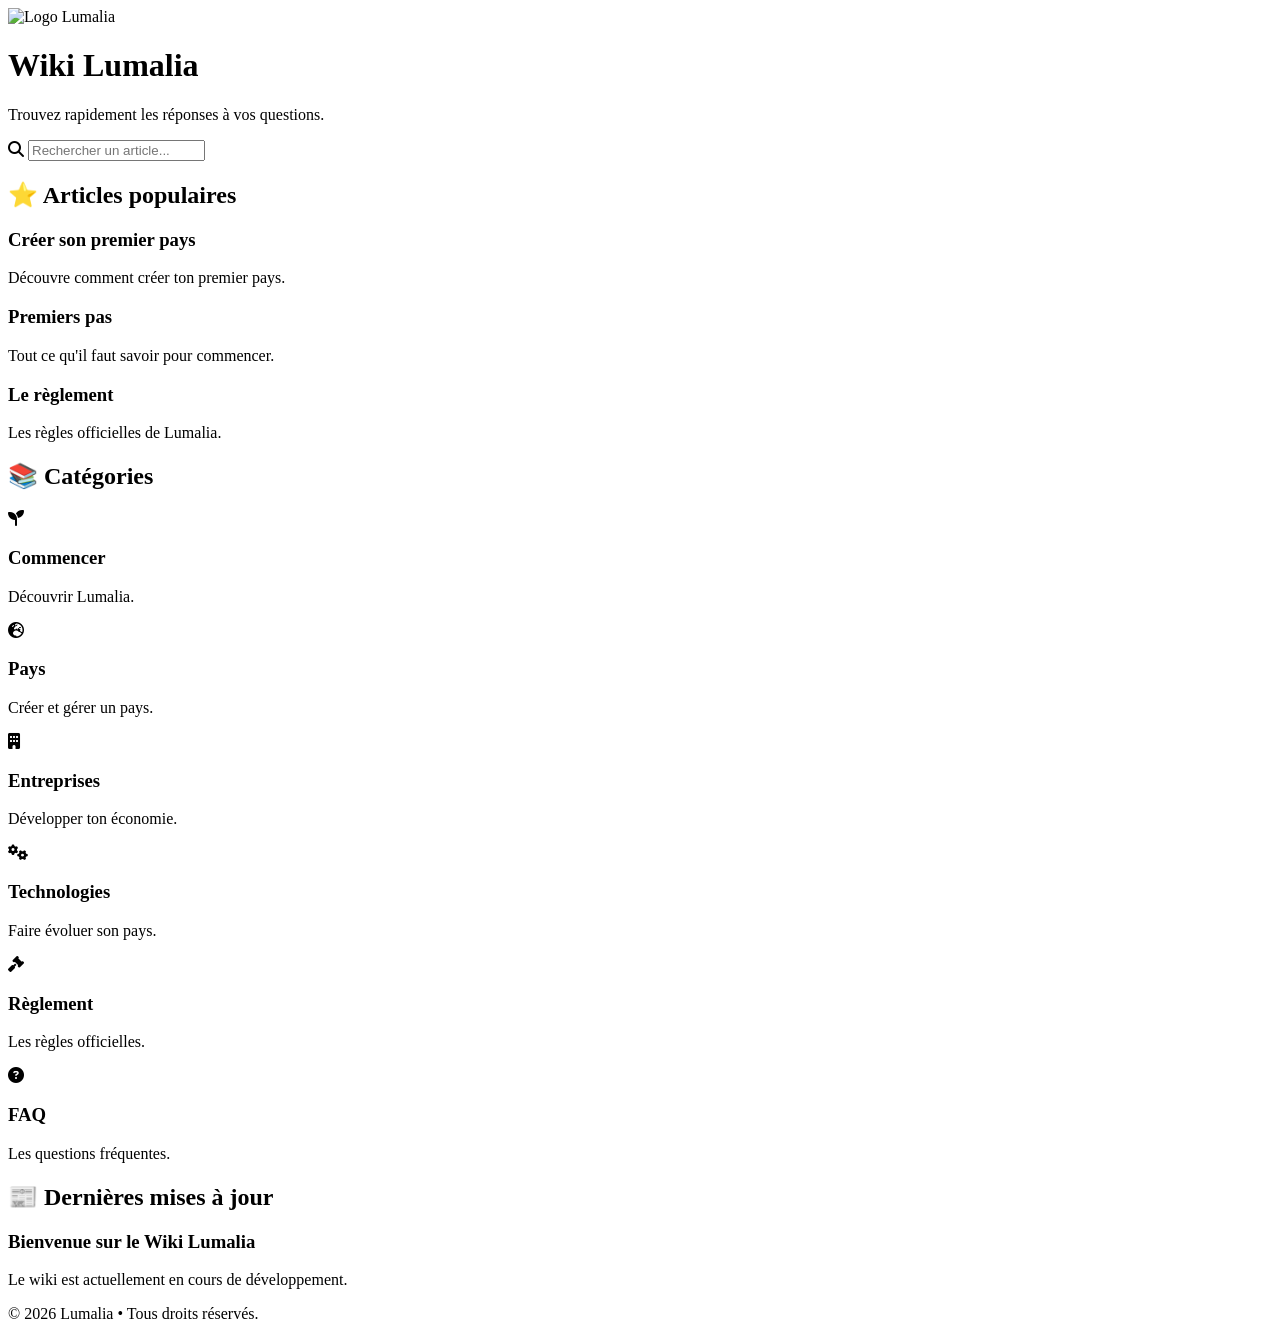
==== index.html @ b7216a55 "Create index.html" ====
<!DOCTYPE html>
<html lang="fr">

<head>
    <meta charset="UTF-8">
    <meta name="viewport" content="width=device-width, initial-scale=1.0">

    <title>Wiki Lumalia</title>

    <link rel="stylesheet" href="style.css">

    <!-- Police -->
    <link rel="preconnect" href="https://fonts.googleapis.com">
    <link rel="preconnect" href="https://fonts.gstatic.com" crossorigin>
    <link href="https://fonts.googleapis.com/css2?family=Poppins:wght@300;400;500;600;700&display=swap" rel="stylesheet">

    <!-- Icônes -->
    <link rel="stylesheet" href="https://cdnjs.cloudflare.com/ajax/libs/font-awesome/6.7.2/css/all.min.css">
</head>

<body>

    <!-- ========================= -->
    <!-- HERO -->
    <!-- ========================= -->

    <header class="hero">

        <img src="assets/logo.png" alt="Logo Lumalia" class="logo">

        <h1>Wiki Lumalia</h1>

        <p>
            Trouvez rapidement les réponses à vos questions.
        </p>

        <div class="search-box">

            <i class="fa-solid fa-magnifying-glass"></i>

            <input
                type="text"
                placeholder="Rechercher un article...">

        </div>

    </header>



    <!-- ========================= -->
    <!-- ARTICLES POPULAIRES -->
    <!-- ========================= -->

    <main>

        <section class="popular">

            <h2>⭐ Articles populaires</h2>

            <div class="articles-grid">

                <article class="article-card">
                    <h3>Créer son premier pays</h3>
                    <p>Découvre comment créer ton premier pays.</p>
                </article>

                <article class="article-card">
                    <h3>Premiers pas</h3>
                    <p>Tout ce qu'il faut savoir pour commencer.</p>
                </article>

                <article class="article-card">
                    <h3>Le règlement</h3>
                    <p>Les règles officielles de Lumalia.</p>
                </article>

            </div>

        </section>



        <!-- ========================= -->
        <!-- CATEGORIES -->
        <!-- ========================= -->

        <section class="categories">

            <h2>📚 Catégories</h2>

            <div class="categories-grid">

                <div class="category-card">
                    <i class="fa-solid fa-seedling"></i>
                    <h3>Commencer</h3>
                    <p>Découvrir Lumalia.</p>
                </div>

                <div class="category-card">
                    <i class="fa-solid fa-earth-europe"></i>
                    <h3>Pays</h3>
                    <p>Créer et gérer un pays.</p>
                </div>

                <div class="category-card">
                    <i class="fa-solid fa-building"></i>
                    <h3>Entreprises</h3>
                    <p>Développer ton économie.</p>
                </div>

                <div class="category-card">
                    <i class="fa-solid fa-gears"></i>
                    <h3>Technologies</h3>
                    <p>Faire évoluer son pays.</p>
                </div>

                <div class="category-card">
                    <i class="fa-solid fa-gavel"></i>
                    <h3>Règlement</h3>
                    <p>Les règles officielles.</p>
                </div>

                <div class="category-card">
                    <i class="fa-solid fa-circle-question"></i>
                    <h3>FAQ</h3>
                    <p>Les questions fréquentes.</p>
                </div>

            </div>

        </section>



        <!-- ========================= -->
        <!-- DERNIÈRES MISES À JOUR -->
        <!-- ========================= -->

        <section class="updates">

            <h2>📰 Dernières mises à jour</h2>

            <div class="update-card">

                <h3>Bienvenue sur le Wiki Lumalia</h3>

                <p>
                    Le wiki est actuellement en cours de développement.
                </p>

            </div>

        </section>

    </main>



    <!-- ========================= -->
    <!-- FOOTER -->
    <!-- ========================= -->

    <footer>

        <p>© 2026 Lumalia • Tous droits réservés.</p>

    </footer>

    <script src="main.js"></script>

</body>

</html>
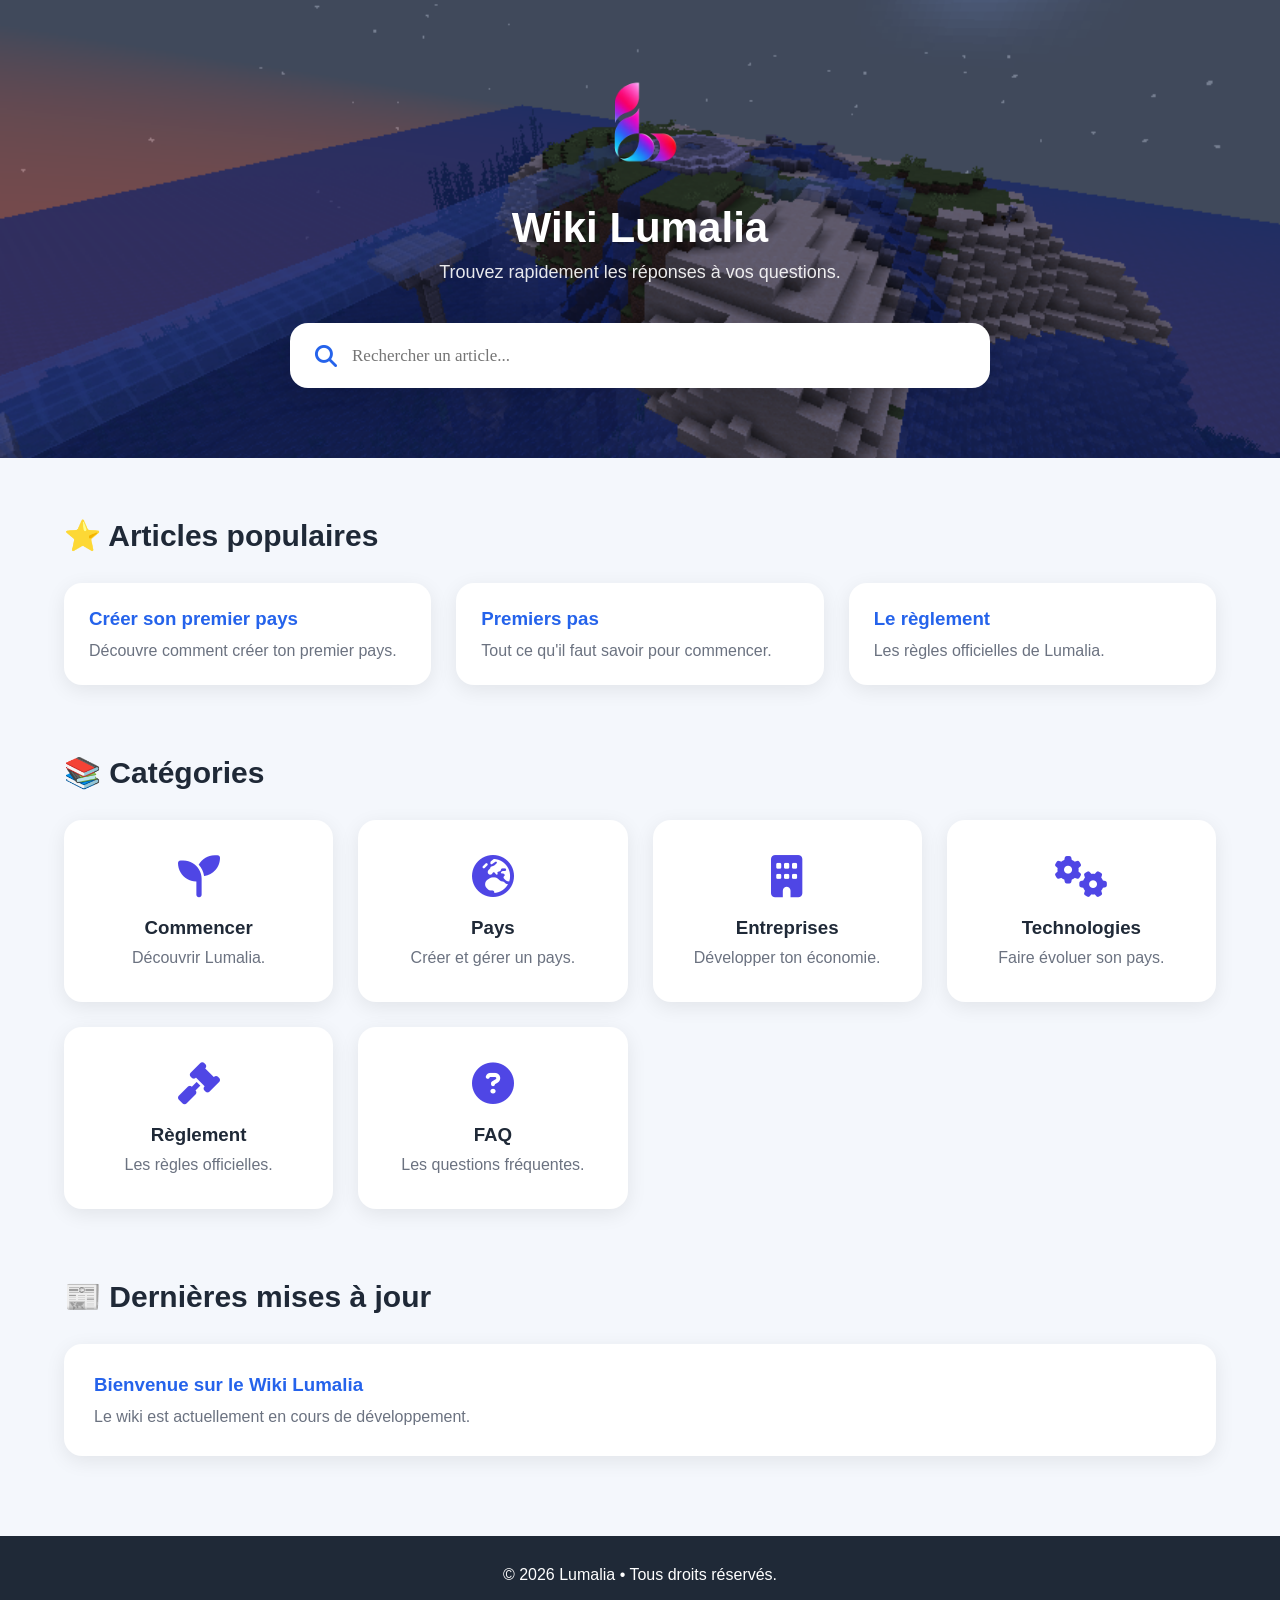
==== commit be4f05bc: "Update logo image source in index.html" ====
--- a/index.html
+++ b/index.html
@@ -26,7 +26,7 @@
 
     <header class="hero">
 
-        <img src="assets/logo.png" alt="Logo Lumalia" class="logo">
+        <img src="logo-lumalia.png" alt="Logo Lumalia" class="logo">
 
         <h1>Wiki Lumalia</h1>
 
--- a/style.css
+++ b/style.css
@@ -0,0 +1,328 @@
+/* ============================= */
+/* RESET */
+/* ============================= */
+
+*{
+    margin:0;
+    padding:0;
+    box-sizing:border-box;
+}
+
+html{
+    scroll-behavior:smooth;
+}
+
+body{
+    font-family:'Poppins',sans-serif;
+    background:#f4f7fc;
+    color:#1f2937;
+}
+
+/* ============================= */
+/* HERO */
+/* ============================= */
+
+.hero{
+    background-image: url("fond.png");
+    background-size: cover;
+    background-position: center;
+    background-repeat: no-repeat;
+
+    color: white;
+    text-align: center;
+
+    padding: 70px 20px;
+}
+
+.logo{
+    width:110px;
+    margin-bottom:20px;
+}
+
+.hero h1{
+    font-size:42px;
+    font-weight:700;
+}
+
+.hero p{
+    margin-top:10px;
+    font-size:18px;
+    opacity:.9;
+}
+
+/* ============================= */
+/* RECHERCHE */
+/* ============================= */
+
+.search-box{
+
+    margin:40px auto 0;
+
+    max-width:700px;
+    height:65px;
+
+    background:white;
+
+    border-radius:18px;
+
+    display:flex;
+    align-items:center;
+
+    padding:0 25px;
+
+    box-shadow:0 12px 35px rgba(0,0,0,.12);
+
+}
+
+.search-box i{
+
+    color:#2563eb;
+
+    font-size:22px;
+
+    margin-right:15px;
+
+}
+
+.search-box input{
+
+    width:100%;
+    border:none;
+    outline:none;
+
+    font-size:17px;
+
+    font-family:Poppins;
+
+}
+
+/* ============================= */
+/* MAIN */
+/* ============================= */
+
+main{
+
+    width:90%;
+    max-width:1300px;
+
+    margin:60px auto;
+
+}
+
+/* ============================= */
+/* TITRES */
+/* ============================= */
+
+section{
+
+    margin-bottom:70px;
+
+}
+
+section h2{
+
+    font-size:30px;
+
+    margin-bottom:30px;
+
+}
+
+/* ============================= */
+/* ARTICLES */
+/* ============================= */
+
+.articles-grid{
+
+    display:grid;
+
+    grid-template-columns:repeat(auto-fit,minmax(280px,1fr));
+
+    gap:25px;
+
+}
+
+.article-card{
+
+    background:white;
+
+    border-radius:18px;
+
+    padding:25px;
+
+    transition:.25s;
+
+    cursor:pointer;
+
+    box-shadow:0 5px 20px rgba(0,0,0,.08);
+
+}
+
+.article-card:hover{
+
+    transform:translateY(-8px);
+
+    box-shadow:0 15px 35px rgba(0,0,0,.15);
+
+}
+
+.article-card h3{
+
+    color:#2563eb;
+
+    margin-bottom:12px;
+
+}
+
+.article-card p{
+
+    color:#6b7280;
+
+}
+
+/* ============================= */
+/* CATEGORIES */
+/* ============================= */
+
+.categories-grid{
+
+    display:grid;
+
+    grid-template-columns:repeat(auto-fit,minmax(260px,1fr));
+
+    gap:25px;
+
+}
+
+.category-card{
+
+    background:white;
+
+    border-radius:18px;
+
+    padding:35px 25px;
+
+    text-align:center;
+
+    transition:.25s;
+
+    cursor:pointer;
+
+    box-shadow:0 5px 20px rgba(0,0,0,.08);
+
+}
+
+.category-card:hover{
+
+    transform:translateY(-8px);
+
+    box-shadow:0 15px 35px rgba(0,0,0,.15);
+
+}
+
+.category-card i{
+
+    font-size:42px;
+
+    color:#4f46e5;
+
+    margin-bottom:20px;
+
+}
+
+.category-card h3{
+
+    margin-bottom:10px;
+
+}
+
+.category-card p{
+
+    color:#6b7280;
+
+}
+
+/* ============================= */
+/* MISES A JOUR */
+/* ============================= */
+
+.update-card{
+
+    background:white;
+
+    border-radius:18px;
+
+    padding:30px;
+
+    box-shadow:0 5px 20px rgba(0,0,0,.08);
+
+}
+
+.update-card h3{
+
+    color:#2563eb;
+
+    margin-bottom:12px;
+
+}
+
+.update-card p{
+
+    color:#6b7280;
+
+}
+
+/* ============================= */
+/* FOOTER */
+/* ============================= */
+
+footer{
+
+    margin-top:80px;
+
+    background:#1f2937;
+
+    color:white;
+
+    text-align:center;
+
+    padding:30px;
+
+}
+
+/* ============================= */
+/* RESPONSIVE */
+/* ============================= */
+
+@media(max-width:768px){
+
+.hero{
+
+    padding:50px 20px;
+
+}
+
+.hero h1{
+
+    font-size:30px;
+
+}
+
+.hero p{
+
+    font-size:16px;
+
+}
+
+.search-box{
+
+    height:55px;
+
+}
+
+section h2{
+
+    font-size:24px;
+
+}
+
+}
